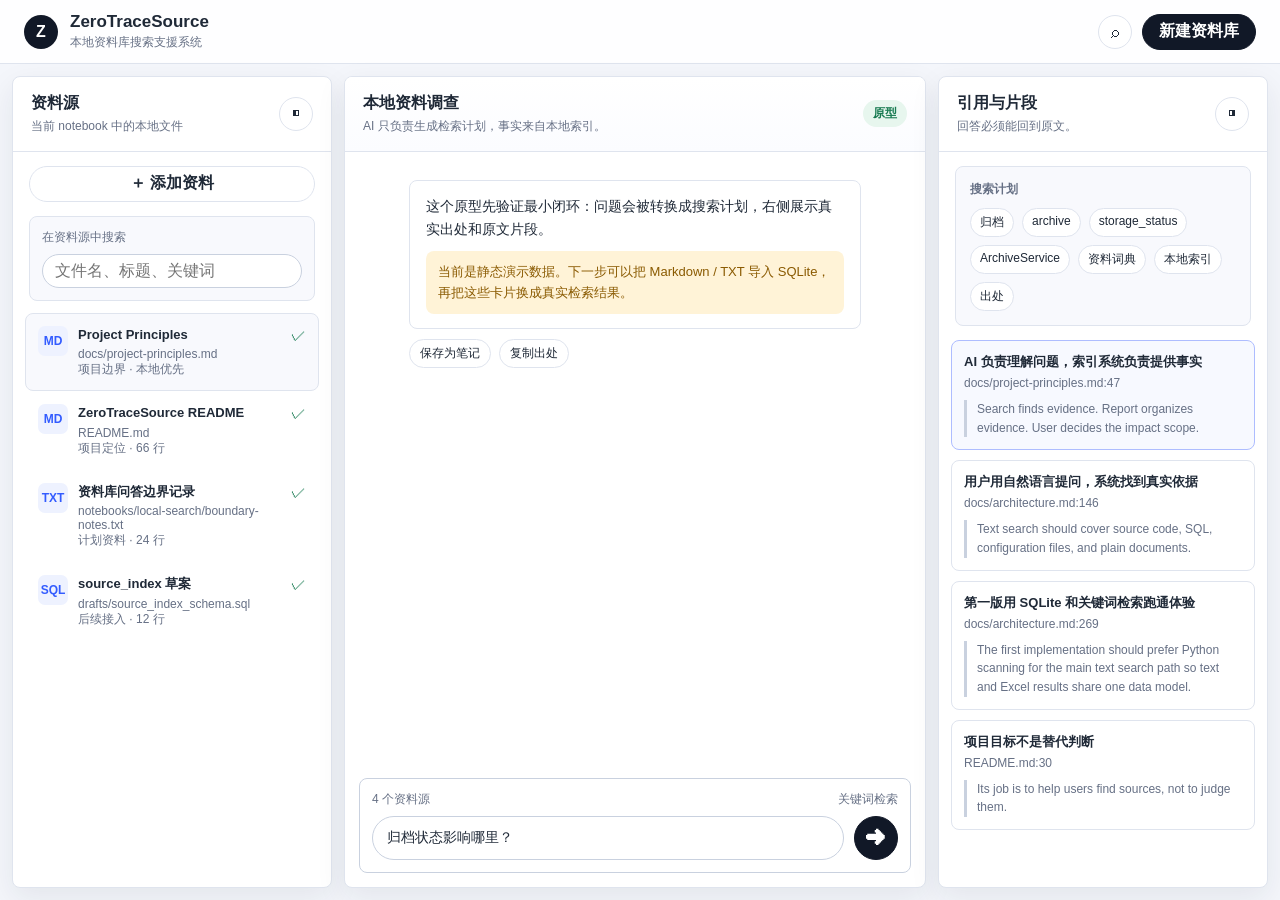
==== static/index.html @ ffd4b8b8 "Build local impact investigation engine" ====
<!doctype html>
<html lang="zh-CN">
  <head>
    <meta charset="utf-8">
    <meta name="viewport" content="width=device-width, initial-scale=1">
    <title>ZeroTraceSource</title>
    <link rel="stylesheet" href="./css/style.css">
  </head>
  <body>
    <div class="app-shell">
      <header class="topbar">
        <div class="brand">
          <div class="brand-mark">Z</div>
          <div>
            <div class="brand-name">ZeroTraceSource</div>
            <div class="brand-subtitle">本地资料库搜索支援系统</div>
          </div>
        </div>
        <div class="topbar-actions">
          <button class="icon-button" type="button" aria-label="搜索">⌕</button>
          <button class="secondary-button" type="button">新建资料库</button>
        </div>
      </header>

      <main class="workspace" id="sourceWorkspace">
        <aside class="panel sources-panel" aria-label="资料源">
          <div class="panel-header">
            <div>
              <h1>资料源</h1>
              <p>当前 notebook 中的本地文件</p>
            </div>
            <button class="icon-button" type="button" aria-label="收起资料源">◧</button>
          </div>

          <button class="add-source-button" type="button">＋ 添加资料</button>

          <div class="source-search">
            <label for="sourceSearch">在资料源中搜索</label>
            <input id="sourceSearch" type="search" placeholder="文件名、标题、关键词">
          </div>

          <div class="source-list" id="sourceList"></div>
        </aside>

        <section class="panel chat-panel" aria-label="问答">
          <div class="panel-header chat-header">
            <div>
              <h1>本地资料调查</h1>
              <p>AI 只负责生成检索计划，事实来自本地索引。</p>
            </div>
            <div class="status-pill">原型</div>
          </div>

          <div class="chat-scroll" id="chatScroll"></div>

          <form class="ask-box" id="askForm">
            <div class="ask-meta">
              <span id="selectedSourceCount">4 个资料源</span>
              <span>关键词检索</span>
            </div>
            <div class="ask-row">
              <input id="questionInput" type="text" value="归档状态影响哪里？" aria-label="输入问题">
              <button class="send-button" type="submit" aria-label="发送">➜</button>
            </div>
          </form>
        </section>

        <aside class="panel evidence-panel" aria-label="出处">
          <div class="panel-header">
            <div>
              <h1>引用与片段</h1>
              <p>回答必须能回到原文。</p>
            </div>
            <button class="icon-button" type="button" aria-label="收起出处">◨</button>
          </div>

          <div class="plan-card">
            <div class="section-label">搜索计划</div>
            <div class="keyword-list" id="keywordList"></div>
          </div>

          <div class="evidence-list" id="evidenceList"></div>
        </aside>
      </main>
    </div>

    <script type="module" src="./js/app.js"></script>
  </body>
</html>
---- static/css/style.css ----
/* SPDX-License-Identifier: MIT */

:root {
  color-scheme: light;
  --bg: #f4f6fb;
  --panel: #ffffff;
  --panel-soft: #f8f9fd;
  --line: #dfe4ee;
  --line-strong: #c9d1df;
  --text: #1f2937;
  --muted: #667085;
  --quiet: #8a94a6;
  --accent: #335cff;
  --accent-weak: #eef2ff;
  --green: #197b52;
  --green-weak: #e7f6ee;
  --amber: #8a5a00;
  --amber-weak: #fff3d7;
  --radius: 8px;
  --shadow: 0 10px 30px rgba(31, 41, 55, 0.08);
  font-family: Inter, "Segoe UI", "Microsoft YaHei", sans-serif;
}

* {
  box-sizing: border-box;
}

body {
  margin: 0;
  min-width: 1040px;
  min-height: 100vh;
  background: var(--bg);
  color: var(--text);
}

button,
input {
  font: inherit;
}

button {
  cursor: pointer;
}

.app-shell {
  min-height: 100vh;
  display: flex;
  flex-direction: column;
}

.topbar {
  height: 64px;
  display: flex;
  align-items: center;
  justify-content: space-between;
  padding: 0 24px;
  background: rgba(255, 255, 255, 0.92);
  border-bottom: 1px solid var(--line);
}

.brand {
  display: flex;
  align-items: center;
  gap: 12px;
}

.brand-mark {
  width: 34px;
  height: 34px;
  display: grid;
  place-items: center;
  border-radius: 50%;
  background: #111827;
  color: #ffffff;
  font-weight: 700;
}

.brand-name {
  font-size: 17px;
  font-weight: 700;
}

.brand-subtitle {
  margin-top: 2px;
  color: var(--muted);
  font-size: 12px;
}

.topbar-actions,
.ask-row,
.ask-meta,
.panel-header,
.source-item-title,
.answer-actions {
  display: flex;
  align-items: center;
}

.topbar-actions {
  gap: 10px;
}

.icon-button,
.secondary-button,
.send-button,
.add-source-button,
.answer-action {
  border: 1px solid var(--line);
  background: #ffffff;
  color: var(--text);
  border-radius: 999px;
}

.icon-button {
  width: 34px;
  height: 34px;
}

.secondary-button {
  height: 36px;
  padding: 0 16px;
  background: #111827;
  border-color: #111827;
  color: #ffffff;
  font-weight: 650;
}

.workspace {
  flex: 1;
  display: grid;
  grid-template-columns: 320px minmax(420px, 1fr) 330px;
  gap: 12px;
  padding: 12px;
}

.panel {
  min-height: calc(100vh - 88px);
  background: var(--panel);
  border: 1px solid var(--line);
  border-radius: var(--radius);
  box-shadow: var(--shadow);
  overflow: hidden;
}

.panel-header {
  justify-content: space-between;
  min-height: 68px;
  padding: 16px 18px;
  border-bottom: 1px solid var(--line);
}

.panel-header h1 {
  margin: 0;
  font-size: 16px;
  line-height: 1.3;
}

.panel-header p {
  margin: 4px 0 0;
  color: var(--muted);
  font-size: 12px;
}

.sources-panel,
.evidence-panel,
.chat-panel {
  display: flex;
  flex-direction: column;
}

.add-source-button {
  margin: 14px 16px;
  height: 36px;
  font-weight: 650;
}

.source-search {
  margin: 0 16px 12px;
  padding: 12px;
  background: var(--panel-soft);
  border: 1px solid var(--line);
  border-radius: var(--radius);
}

.source-search label {
  display: block;
  margin-bottom: 8px;
  color: var(--muted);
  font-size: 12px;
}

.source-search input,
.ask-row input {
  width: 100%;
  border: 1px solid var(--line-strong);
  outline: none;
  border-radius: 999px;
  background: #ffffff;
  color: var(--text);
}

.source-search input {
  height: 34px;
  padding: 0 12px;
}

.source-list,
.evidence-list {
  overflow: auto;
  padding: 0 12px 16px;
}

.source-item {
  display: grid;
  grid-template-columns: 30px 1fr auto;
  gap: 10px;
  padding: 12px;
  border-radius: var(--radius);
  border: 1px solid transparent;
}

.source-item:hover,
.source-item.is-active {
  background: var(--panel-soft);
  border-color: var(--line);
}

.source-icon {
  width: 30px;
  height: 30px;
  display: grid;
  place-items: center;
  border-radius: 7px;
  background: var(--accent-weak);
  color: var(--accent);
  font-size: 12px;
  font-weight: 750;
}

.source-name {
  font-size: 13px;
  font-weight: 650;
  line-height: 1.35;
}

.source-path,
.source-meta,
.citation-path,
.citation-snippet {
  color: var(--muted);
  font-size: 12px;
}

.source-path {
  margin-top: 4px;
  overflow-wrap: anywhere;
}

.source-check {
  color: var(--green);
  font-size: 15px;
}

.chat-header {
  background: linear-gradient(180deg, #ffffff 0%, #fbfcff 100%);
}

.status-pill {
  padding: 5px 10px;
  border-radius: 999px;
  background: var(--green-weak);
  color: var(--green);
  font-size: 12px;
  font-weight: 650;
}

.chat-scroll {
  flex: 1;
  overflow: auto;
  padding: 28px clamp(24px, 5vw, 72px);
}

.message {
  max-width: 760px;
  margin-bottom: 22px;
}

.message.user {
  margin-left: auto;
  max-width: 420px;
}

.bubble {
  padding: 14px 16px;
  border-radius: var(--radius);
  line-height: 1.65;
  font-size: 14px;
}

.message.user .bubble {
  background: var(--accent-weak);
}

.message.assistant .bubble {
  background: #ffffff;
  border: 1px solid var(--line);
}

.bubble p {
  margin: 0 0 10px;
}

.bubble p:last-child {
  margin-bottom: 0;
}

.answer-note {
  padding: 10px 12px;
  border-radius: var(--radius);
  background: var(--amber-weak);
  color: var(--amber);
  font-size: 13px;
}

.answer-actions {
  gap: 8px;
  margin-top: 10px;
}

.answer-action {
  padding: 5px 10px;
  font-size: 12px;
}

.ask-box {
  margin: 0 14px 14px;
  padding: 12px;
  border: 1px solid var(--line-strong);
  border-radius: var(--radius);
  background: #ffffff;
}

.ask-meta {
  justify-content: space-between;
  margin-bottom: 8px;
  color: var(--muted);
  font-size: 12px;
}

.ask-row {
  gap: 10px;
}

.ask-row input {
  height: 44px;
  padding: 0 14px;
  font-size: 14px;
}

.send-button {
  flex: 0 0 auto;
  width: 44px;
  height: 44px;
  background: #111827;
  color: #ffffff;
  border-color: #111827;
  font-size: 20px;
}

.plan-card {
  margin: 14px 16px;
  padding: 14px;
  background: var(--panel-soft);
  border: 1px solid var(--line);
  border-radius: var(--radius);
}

.section-label {
  margin-bottom: 10px;
  color: var(--muted);
  font-size: 12px;
  font-weight: 700;
}

.keyword-list {
  display: flex;
  flex-wrap: wrap;
  gap: 8px;
}

.keyword {
  padding: 5px 9px;
  border-radius: 999px;
  background: #ffffff;
  border: 1px solid var(--line);
  color: var(--text);
  font-size: 12px;
}

.citation-card {
  margin-bottom: 10px;
  padding: 12px;
  border: 1px solid var(--line);
  border-radius: var(--radius);
  background: #ffffff;
}

.citation-card.is-highlighted {
  border-color: #aebdff;
  background: #f7f9ff;
}

.citation-title {
  margin: 0 0 5px;
  font-size: 13px;
  font-weight: 750;
  line-height: 1.4;
}

.citation-path {
  overflow-wrap: anywhere;
}

.citation-snippet {
  margin-top: 10px;
  padding-left: 10px;
  border-left: 3px solid var(--line-strong);
  line-height: 1.55;
}

@media (max-width: 1180px) {
  body {
    min-width: 0;
  }

  .workspace {
    grid-template-columns: 280px minmax(360px, 1fr);
  }

  .evidence-panel {
    grid-column: 1 / -1;
    min-height: auto;
  }
}
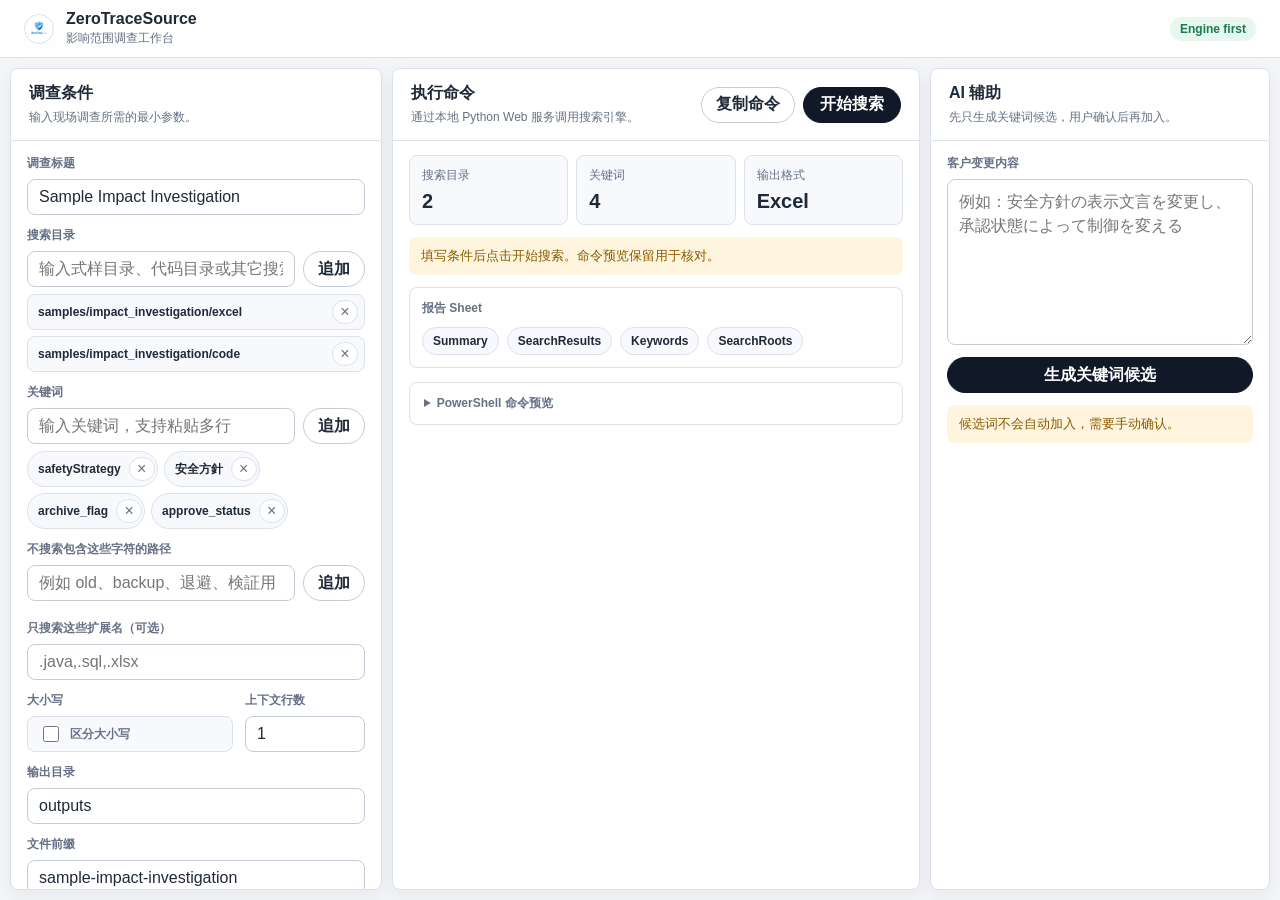
==== commit 48cff2ad: "Add FastAPI investigation workspace with AI keyword assistance" ====
--- a/static/index.html
+++ b/static/index.html
@@ -4,86 +4,189 @@
     <meta charset="utf-8">
     <meta name="viewport" content="width=device-width, initial-scale=1">
     <title>ZeroTraceSource</title>
-    <link rel="stylesheet" href="./css/style.css">
+    <link rel="stylesheet" href="/static/css/style.css">
   </head>
   <body>
     <div class="app-shell">
       <header class="topbar">
         <div class="brand">
-          <div class="brand-mark">Z</div>
+          <img class="brand-mark" src="/static/images/ZeroTraceLab.png" alt="ZeroTraceSource">
           <div>
             <div class="brand-name">ZeroTraceSource</div>
-            <div class="brand-subtitle">本地资料库搜索支援系统</div>
+            <div class="brand-subtitle">影响范围调查工作台</div>
           </div>
         </div>
         <div class="topbar-actions">
-          <button class="icon-button" type="button" aria-label="搜索">⌕</button>
-          <button class="secondary-button" type="button">新建资料库</button>
+          <span class="status-pill">Engine first</span>
         </div>
       </header>
 
-      <main class="workspace" id="sourceWorkspace">
-        <aside class="panel sources-panel" aria-label="资料源">
+      <main class="investigation-workspace" id="investigationWorkspace">
+        <aside class="panel form-panel" aria-label="调查条件">
           <div class="panel-header">
             <div>
-              <h1>资料源</h1>
-              <p>当前 notebook 中的本地文件</p>
+              <h1>调查条件</h1>
+              <p>输入现场调查所需的最小参数。</p>
             </div>
-            <button class="icon-button" type="button" aria-label="收起资料源">◧</button>
           </div>
 
-          <button class="add-source-button" type="button">＋ 添加资料</button>
+          <form class="investigation-form" id="investigationForm">
+            <label class="field">
+              <span>调查标题</span>
+              <input id="titleInput" type="text" value="Sample Impact Investigation">
+            </label>
 
-          <div class="source-search">
-            <label for="sourceSearch">在资料源中搜索</label>
-            <input id="sourceSearch" type="search" placeholder="文件名、标题、关键词">
+            <div class="field">
+              <span>搜索目录</span>
+              <div class="add-row">
+                <input id="rootInput" type="text" placeholder="输入式样目录、代码目录或其它搜索目录">
+                <button class="ghost-button" type="button" id="addRootButton">追加</button>
+              </div>
+              <div class="item-list" id="rootList"></div>
+            </div>
+
+            <div class="field">
+              <span>关键词</span>
+              <div class="add-row">
+                <input id="keywordInput" type="text" placeholder="输入关键词，支持粘贴多行">
+                <button class="ghost-button" type="button" id="addKeywordButton">追加</button>
+              </div>
+              <div class="item-list keyword-items" id="keywordList"></div>
+            </div>
+
+            <div class="field">
+              <span>不搜索包含这些字符的路径</span>
+              <div class="add-row">
+                <input id="excludeInput" type="text" placeholder="例如 old、backup、退避、検証用">
+                <button class="ghost-button" type="button" id="addExcludeButton">追加</button>
+              </div>
+              <div class="item-list keyword-items" id="excludeList"></div>
+            </div>
+
+            <label class="field">
+              <span>只搜索这些扩展名（可选）</span>
+              <input id="extensionsInput" type="text" placeholder=".java,.sql,.xlsx">
+            </label>
+
+            <div class="option-grid">
+              <div class="option-field">
+                <span>大小写</span>
+                <label class="check-field">
+                  <input id="caseSensitiveInput" type="checkbox">
+                  <span>区分大小写</span>
+                </label>
+              </div>
+
+              <label class="field option-field">
+                <span>上下文行数</span>
+                <input id="contextLinesInput" type="number" min="0" max="5" value="1">
+              </label>
+            </div>
+
+            <label class="field">
+              <span>输出目录</span>
+              <input id="outputDirInput" type="text" value="outputs">
+            </label>
+
+            <label class="field">
+              <span>文件前缀</span>
+              <input id="outputPrefixInput" type="text" value="sample-impact-investigation">
+            </label>
+          </form>
+        </aside>
+
+        <section class="panel command-panel" aria-label="生成命令">
+          <div class="panel-header">
+            <div>
+              <h1>执行命令</h1>
+              <p>通过本地 Python Web 服务调用搜索引擎。</p>
+            </div>
+            <div class="panel-actions">
+              <button class="ghost-button" type="button" id="copyCommandButton">复制命令</button>
+              <button class="secondary-button" type="button" id="runInvestigationButton">开始搜索</button>
+            </div>
           </div>
 
-          <div class="source-list" id="sourceList"></div>
-        </aside>
+          <div class="command-body">
+            <div class="metric-grid">
+              <div class="metric-card">
+                <span>搜索目录</span>
+                <strong id="rootCount">2</strong>
+              </div>
+              <div class="metric-card">
+                <span>关键词</span>
+                <strong id="keywordCount">4</strong>
+              </div>
+              <div class="metric-card">
+                <span>输出格式</span>
+                <strong>Excel</strong>
+              </div>
+            </div>
 
-        <section class="panel chat-panel" aria-label="问答">
-          <div class="panel-header chat-header">
+            <div class="run-note" id="runStatus">填写条件后点击开始搜索。命令预览保留用于核对。</div>
+
+            <div class="result-card" id="resultCard" hidden>
+              <div class="section-label">运行结果</div>
+              <dl class="result-grid">
+                <div>
+                  <dt>文本文件</dt>
+                  <dd id="textFilesScanned">0</dd>
+                </div>
+                <div>
+                  <dt>Excel 文件</dt>
+                  <dd id="excelFilesScanned">0</dd>
+                </div>
+                <div>
+                  <dt>命中结果</dt>
+                  <dd id="totalResults">0</dd>
+                </div>
+                <div>
+                  <dt>错误</dt>
+                  <dd id="errorResults">0</dd>
+                </div>
+              </dl>
+              <div class="report-path" id="reportPath"></div>
+            </div>
+
+            <div class="report-preview">
+              <div class="section-label">报告 Sheet</div>
+              <div class="sheet-list">
+                <span>Summary</span>
+                <span>SearchResults</span>
+                <span>Keywords</span>
+                <span>SearchRoots</span>
+              </div>
+            </div>
+
+            <details class="command-card">
+              <summary>PowerShell 命令预览</summary>
+              <pre id="commandPreview"></pre>
+            </details>
+          </div>
+        </section>
+
+        <aside class="panel detail-panel" aria-label="AI辅助">
+          <div class="panel-header">
             <div>
-              <h1>本地资料调查</h1>
-              <p>AI 只负责生成检索计划，事实来自本地索引。</p>
+              <h1>AI 辅助</h1>
+              <p>先只生成关键词候选，用户确认后再加入。</p>
             </div>
-            <div class="status-pill">原型</div>
           </div>
 
-          <div class="chat-scroll" id="chatScroll"></div>
+          <div class="detail-body">
+            <label class="field">
+              <span>客户变更内容</span>
+              <textarea id="changeTextInput" class="ai-textarea" rows="6" placeholder="例如：安全方針の表示文言を変更し、承認状態によって制御を変える"></textarea>
+            </label>
 
-          <form class="ask-box" id="askForm">
-            <div class="ask-meta">
-              <span id="selectedSourceCount">4 个资料源</span>
-              <span>关键词检索</span>
-            </div>
-            <div class="ask-row">
-              <input id="questionInput" type="text" value="归档状态影响哪里？" aria-label="输入问题">
-              <button class="send-button" type="submit" aria-label="发送">➜</button>
-            </div>
-          </form>
-        </section>
-
-        <aside class="panel evidence-panel" aria-label="出处">
-          <div class="panel-header">
-            <div>
-              <h1>引用与片段</h1>
-              <p>回答必须能回到原文。</p>
-            </div>
-            <button class="icon-button" type="button" aria-label="收起出处">◨</button>
+            <button class="secondary-button full-button" type="button" id="generateCandidatesButton">生成关键词候选</button>
+            <div class="run-note" id="aiStatus">候选词不会自动加入，需要手动确认。</div>
+            <div class="candidate-list" id="candidateList"></div>
           </div>
-
-          <div class="plan-card">
-            <div class="section-label">搜索计划</div>
-            <div class="keyword-list" id="keywordList"></div>
-          </div>
-
-          <div class="evidence-list" id="evidenceList"></div>
         </aside>
       </main>
     </div>
 
-    <script type="module" src="./js/app.js"></script>
+    <script type="module" src="/static/js/app.js"></script>
   </body>
 </html>
--- a/static/css/style.css
+++ b/static/css/style.css
@@ -2,22 +2,22 @@
 
 :root {
   color-scheme: light;
-  --bg: #f4f6fb;
+  --bg: #f3f5f8;
   --panel: #ffffff;
-  --panel-soft: #f8f9fd;
-  --line: #dfe4ee;
-  --line-strong: #c9d1df;
-  --text: #1f2937;
+  --panel-soft: #f7f9fc;
+  --line: #dce2ea;
+  --line-strong: #c4ccd8;
+  --text: #202938;
   --muted: #667085;
   --quiet: #8a94a6;
-  --accent: #335cff;
-  --accent-weak: #eef2ff;
+  --accent: #2754d8;
+  --accent-soft: #edf2ff;
   --green: #197b52;
-  --green-weak: #e7f6ee;
+  --green-soft: #e7f6ee;
   --amber: #8a5a00;
-  --amber-weak: #fff3d7;
+  --amber-soft: #fff5df;
   --radius: 8px;
-  --shadow: 0 10px 30px rgba(31, 41, 55, 0.08);
+  --shadow: 0 6px 18px rgba(32, 41, 56, 0.06);
   font-family: Inter, "Segoe UI", "Microsoft YaHei", sans-serif;
 }
 
@@ -27,19 +27,26 @@
 
 body {
   margin: 0;
-  min-width: 1040px;
-  min-height: 100vh;
+  min-width: 1080px;
+  height: 100vh;
+  overflow: hidden;
   background: var(--bg);
   color: var(--text);
 }
 
 button,
-input {
+input,
+textarea {
   font: inherit;
 }
 
 button {
   cursor: pointer;
+}
+
+button:disabled {
+  cursor: wait;
+  opacity: 0.65;
 }
 
 .app-shell {
@@ -49,35 +56,40 @@
 }
 
 .topbar {
-  height: 64px;
+  height: 58px;
   display: flex;
   align-items: center;
   justify-content: space-between;
   padding: 0 24px;
-  background: rgba(255, 255, 255, 0.92);
+  background: rgba(255, 255, 255, 0.94);
   border-bottom: 1px solid var(--line);
 }
 
-.brand {
+.brand,
+.topbar-actions,
+.panel-header,
+.check-field,
+.sheet-list {
   display: flex;
   align-items: center;
+}
+
+.brand {
   gap: 12px;
 }
 
 .brand-mark {
-  width: 34px;
-  height: 34px;
-  display: grid;
-  place-items: center;
+  width: 30px;
+  height: 30px;
   border-radius: 50%;
-  background: #111827;
-  color: #ffffff;
-  font-weight: 700;
+  object-fit: cover;
+  border: 1px solid var(--line);
+  background: #ffffff;
 }
 
 .brand-name {
-  font-size: 17px;
-  font-weight: 700;
+  font-size: 16px;
+  font-weight: 750;
 }
 
 .brand-subtitle {
@@ -86,55 +98,62 @@
   font-size: 12px;
 }
 
-.topbar-actions,
-.ask-row,
-.ask-meta,
-.panel-header,
-.source-item-title,
-.answer-actions {
-  display: flex;
-  align-items: center;
-}
-
 .topbar-actions {
   gap: 10px;
 }
 
-.icon-button,
-.secondary-button,
-.send-button,
-.add-source-button,
-.answer-action {
-  border: 1px solid var(--line);
-  background: #ffffff;
-  color: var(--text);
-  border-radius: 999px;
-}
-
-.icon-button {
-  width: 34px;
-  height: 34px;
+.status-pill {
+  padding: 5px 10px;
+  border-radius: 999px;
+  background: var(--green-soft);
+  color: var(--green);
+  font-size: 12px;
+  font-weight: 700;
 }
 
 .secondary-button {
   height: 36px;
   padding: 0 16px;
+  border: 1px solid #111827;
+  border-radius: 999px;
   background: #111827;
-  border-color: #111827;
   color: #ffffff;
-  font-weight: 650;
-}
-
-.workspace {
+  font-weight: 700;
+}
+
+.ghost-button {
+  height: 36px;
+  padding: 0 14px;
+  border: 1px solid var(--line-strong);
+  border-radius: 999px;
+  background: #ffffff;
+  color: var(--text);
+  font-weight: 700;
+}
+
+.full-button {
+  width: 100%;
+}
+
+.panel-actions {
+  display: flex;
+  gap: 8px;
+}
+
+.investigation-workspace {
   flex: 1;
   display: grid;
-  grid-template-columns: 320px minmax(420px, 1fr) 330px;
-  gap: 12px;
-  padding: 12px;
+  grid-template-columns: 372px minmax(500px, 1fr) 340px;
+  gap: 10px;
+  min-height: 0;
+  padding: 10px;
 }
 
 .panel {
-  min-height: calc(100vh - 88px);
+  display: flex;
+  min-height: 0;
+  height: calc(100vh - 78px);
+  flex-direction: column;
   background: var(--panel);
   border: 1px solid var(--line);
   border-radius: var(--radius);
@@ -144,288 +163,361 @@
 
 .panel-header {
   justify-content: space-between;
-  min-height: 68px;
-  padding: 16px 18px;
+  min-height: 62px;
+  padding: 14px 18px;
   border-bottom: 1px solid var(--line);
 }
 
 .panel-header h1 {
   margin: 0;
   font-size: 16px;
-  line-height: 1.3;
 }
 
 .panel-header p {
-  margin: 4px 0 0;
-  color: var(--muted);
-  font-size: 12px;
-}
-
-.sources-panel,
-.evidence-panel,
-.chat-panel {
-  display: flex;
-  flex-direction: column;
-}
-
-.add-source-button {
-  margin: 14px 16px;
-  height: 36px;
-  font-weight: 650;
-}
-
-.source-search {
-  margin: 0 16px 12px;
-  padding: 12px;
-  background: var(--panel-soft);
-  border: 1px solid var(--line);
-  border-radius: var(--radius);
-}
-
-.source-search label {
-  display: block;
-  margin-bottom: 8px;
-  color: var(--muted);
-  font-size: 12px;
-}
-
-.source-search input,
-.ask-row input {
+  margin: 5px 0 0;
+  color: var(--muted);
+  font-size: 12px;
+}
+
+.investigation-form,
+.command-body,
+.detail-body {
+  flex: 1;
+  min-height: 0;
+  overflow: auto;
+  padding: 14px 16px;
+}
+
+.field {
+  display: grid;
+  gap: 7px;
+  margin-bottom: 12px;
+}
+
+.field span,
+.check-field span {
+  color: var(--muted);
+  font-size: 12px;
+  font-weight: 700;
+}
+
+.field input,
+.field textarea {
   width: 100%;
   border: 1px solid var(--line-strong);
+  border-radius: var(--radius);
+  background: #ffffff;
+  color: var(--text);
   outline: none;
-  border-radius: 999px;
-  background: #ffffff;
+}
+
+.field input {
+  height: 36px;
+  padding: 0 11px;
+}
+
+.field textarea {
+  min-height: 112px;
+  padding: 10px 11px;
+  resize: vertical;
+  line-height: 1.5;
+}
+
+.field input:focus,
+.field textarea:focus {
+  border-color: #9bb2ff;
+  box-shadow: 0 0 0 3px var(--accent-soft);
+}
+
+.option-grid {
+  display: grid;
+  grid-template-columns: 1fr 120px;
+  gap: 12px;
+  align-items: start;
+  margin-bottom: 12px;
+}
+
+.check-field {
+  height: 36px;
+  gap: 8px;
+  padding: 0 11px;
+  border: 1px solid var(--line);
+  border-radius: var(--radius);
+  background: var(--panel-soft);
+}
+
+.check-field input {
+  width: 16px;
+  height: 16px;
+}
+
+.option-field {
+  display: grid;
+  gap: 7px;
+  margin-bottom: 0;
+}
+
+.option-field > span {
+  color: var(--muted);
+  font-size: 12px;
+  font-weight: 700;
+}
+
+.add-row {
+  display: grid;
+  grid-template-columns: minmax(0, 1fr) auto;
+  gap: 8px;
+}
+
+.item-list {
+  display: grid;
+  gap: 6px;
+  max-height: 124px;
+  overflow: auto;
+}
+
+.list-item {
+  display: grid;
+  grid-template-columns: minmax(0, 1fr) 26px;
+  align-items: center;
+  gap: 8px;
+  min-height: 32px;
+  padding: 5px 6px 5px 10px;
+  border: 1px solid var(--line);
+  border-radius: var(--radius);
+  background: var(--panel-soft);
+}
+
+.list-item span {
+  min-width: 0;
+  overflow-wrap: anywhere;
   color: var(--text);
-}
-
-.source-search input {
-  height: 34px;
-  padding: 0 12px;
-}
-
-.source-list,
-.evidence-list {
-  overflow: auto;
-  padding: 0 12px 16px;
-}
-
-.source-item {
-  display: grid;
-  grid-template-columns: 30px 1fr auto;
-  gap: 10px;
-  padding: 12px;
-  border-radius: var(--radius);
-  border: 1px solid transparent;
-}
-
-.source-item:hover,
-.source-item.is-active {
-  background: var(--panel-soft);
-  border-color: var(--line);
-}
-
-.source-icon {
-  width: 30px;
-  height: 30px;
-  display: grid;
-  place-items: center;
-  border-radius: 7px;
-  background: var(--accent-weak);
-  color: var(--accent);
-  font-size: 12px;
-  font-weight: 750;
-}
-
-.source-name {
-  font-size: 13px;
+  font-size: 12px;
   font-weight: 650;
   line-height: 1.35;
 }
 
-.source-path,
-.source-meta,
-.citation-path,
-.citation-snippet {
-  color: var(--muted);
-  font-size: 12px;
-}
-
-.source-path {
-  margin-top: 4px;
-  overflow-wrap: anywhere;
-}
-
-.source-check {
-  color: var(--green);
-  font-size: 15px;
-}
-
-.chat-header {
-  background: linear-gradient(180deg, #ffffff 0%, #fbfcff 100%);
-}
-
-.status-pill {
-  padding: 5px 10px;
-  border-radius: 999px;
-  background: var(--green-weak);
-  color: var(--green);
-  font-size: 12px;
-  font-weight: 650;
-}
-
-.chat-scroll {
-  flex: 1;
+.list-item button {
+  width: 26px;
+  height: 24px;
+  border: 1px solid var(--line);
+  border-radius: 999px;
+  background: #ffffff;
+  color: var(--muted);
+  line-height: 1;
+}
+
+.keyword-items {
+  display: flex;
+  flex-wrap: wrap;
+  max-height: 120px;
+}
+
+.keyword-items .list-item {
+  width: fit-content;
+  max-width: 100%;
+  grid-template-columns: minmax(0, auto) 22px;
+  border-radius: 999px;
+}
+
+.metric-grid {
+  display: grid;
+  grid-template-columns: repeat(3, 1fr);
+  gap: 8px;
+  margin-bottom: 12px;
+}
+
+.metric-card {
+  padding: 11px 12px;
+  border: 1px solid var(--line);
+  border-radius: var(--radius);
+  background: var(--panel-soft);
+}
+
+.metric-card span {
+  display: block;
+  color: var(--muted);
+  font-size: 12px;
+}
+
+.metric-card strong {
+  display: block;
+  margin-top: 6px;
+  font-size: 20px;
+}
+
+.command-card,
+.report-preview,
+.result-card,
+.info-block {
+  border: 1px solid var(--line);
+  border-radius: var(--radius);
+  background: #ffffff;
+}
+
+.command-card {
+  margin-top: 14px;
+  padding: 0;
+  overflow: hidden;
+}
+
+.command-card summary {
+  cursor: pointer;
+  padding: 12px 14px;
+  color: var(--muted);
+  font-size: 12px;
+  font-weight: 800;
+}
+
+.section-label {
+  margin-bottom: 10px;
+  color: var(--muted);
+  font-size: 12px;
+  font-weight: 800;
+}
+
+pre {
+  max-height: 260px;
+  min-height: 160px;
+  margin: 0;
+  padding: 14px;
   overflow: auto;
-  padding: 28px clamp(24px, 5vw, 72px);
-}
-
-.message {
-  max-width: 760px;
-  margin-bottom: 22px;
-}
-
-.message.user {
-  margin-left: auto;
-  max-width: 420px;
-}
-
-.bubble {
-  padding: 14px 16px;
-  border-radius: var(--radius);
-  line-height: 1.65;
-  font-size: 14px;
-}
-
-.message.user .bubble {
-  background: var(--accent-weak);
-}
-
-.message.assistant .bubble {
-  background: #ffffff;
-  border: 1px solid var(--line);
-}
-
-.bubble p {
-  margin: 0 0 10px;
-}
-
-.bubble p:last-child {
-  margin-bottom: 0;
-}
-
-.answer-note {
+  border-radius: 0;
+  background: #111827;
+  color: #e5e7eb;
+  font-family: Consolas, "Cascadia Mono", monospace;
+  font-size: 13px;
+  line-height: 1.55;
+  white-space: pre-wrap;
+}
+
+.run-note {
+  margin: 12px 0;
   padding: 10px 12px;
   border-radius: var(--radius);
-  background: var(--amber-weak);
+  background: var(--amber-soft);
   color: var(--amber);
   font-size: 13px;
 }
 
-.answer-actions {
-  gap: 8px;
+.report-preview {
+  padding: 12px;
+}
+
+.result-card {
+  margin-bottom: 12px;
+  padding: 12px;
+  background: var(--panel-soft);
+}
+
+.result-grid {
+  display: grid;
+  grid-template-columns: repeat(2, 1fr);
+  gap: 8px;
+  margin: 0;
+}
+
+.result-grid div {
+  padding: 10px;
+  border: 1px solid var(--line);
+  border-radius: var(--radius);
+  background: #ffffff;
+}
+
+.result-grid dt {
+  color: var(--muted);
+  font-size: 11px;
+  font-weight: 700;
+}
+
+.result-grid dd {
+  margin: 6px 0 0;
+  font-size: 18px;
+  font-weight: 800;
+}
+
+.report-path {
   margin-top: 10px;
-}
-
-.answer-action {
-  padding: 5px 10px;
-  font-size: 12px;
-}
-
-.ask-box {
-  margin: 0 14px 14px;
-  padding: 12px;
+  padding: 10px;
+  border-radius: var(--radius);
+  background: #ffffff;
+  border: 1px solid var(--line);
+  color: var(--muted);
+  font-size: 12px;
+  overflow-wrap: anywhere;
+}
+
+.sheet-list {
+  flex-wrap: wrap;
+  gap: 8px;
+}
+
+.sheet-list span {
+  padding: 6px 10px;
+  border: 1px solid var(--line);
+  border-radius: 999px;
+  background: var(--panel-soft);
+  color: var(--text);
+  font-size: 12px;
+  font-weight: 700;
+}
+
+.info-block {
+  margin-bottom: 12px;
+  padding: 14px;
+  background: var(--panel-soft);
+}
+
+.ai-textarea {
+  min-height: 132px;
+}
+
+.info-block h2 {
+  margin: 0 0 8px;
+  font-size: 14px;
+}
+
+.info-block p {
+  margin: 0;
+  color: var(--muted);
+  font-size: 13px;
+  line-height: 1.65;
+}
+
+.candidate-list {
+  display: grid;
+  gap: 8px;
+  max-height: 360px;
+  overflow: auto;
+}
+
+.candidate-item {
+  display: grid;
+  grid-template-columns: minmax(0, 1fr) auto;
+  gap: 8px;
+  align-items: center;
+  padding: 8px 10px;
+  border: 1px solid var(--line);
+  border-radius: var(--radius);
+  background: var(--panel-soft);
+}
+
+.candidate-item span {
+  min-width: 0;
+  overflow-wrap: anywhere;
+  font-size: 13px;
+  font-weight: 700;
+}
+
+.candidate-item button {
+  height: 28px;
+  padding: 0 10px;
   border: 1px solid var(--line-strong);
-  border-radius: var(--radius);
-  background: #ffffff;
-}
-
-.ask-meta {
-  justify-content: space-between;
-  margin-bottom: 8px;
-  color: var(--muted);
-  font-size: 12px;
-}
-
-.ask-row {
-  gap: 10px;
-}
-
-.ask-row input {
-  height: 44px;
-  padding: 0 14px;
-  font-size: 14px;
-}
-
-.send-button {
-  flex: 0 0 auto;
-  width: 44px;
-  height: 44px;
-  background: #111827;
-  color: #ffffff;
-  border-color: #111827;
-  font-size: 20px;
-}
-
-.plan-card {
-  margin: 14px 16px;
-  padding: 14px;
-  background: var(--panel-soft);
-  border: 1px solid var(--line);
-  border-radius: var(--radius);
-}
-
-.section-label {
-  margin-bottom: 10px;
-  color: var(--muted);
-  font-size: 12px;
-  font-weight: 700;
-}
-
-.keyword-list {
-  display: flex;
-  flex-wrap: wrap;
-  gap: 8px;
-}
-
-.keyword {
-  padding: 5px 9px;
-  border-radius: 999px;
-  background: #ffffff;
-  border: 1px solid var(--line);
+  border-radius: 999px;
+  background: #ffffff;
   color: var(--text);
   font-size: 12px;
-}
-
-.citation-card {
-  margin-bottom: 10px;
-  padding: 12px;
-  border: 1px solid var(--line);
-  border-radius: var(--radius);
-  background: #ffffff;
-}
-
-.citation-card.is-highlighted {
-  border-color: #aebdff;
-  background: #f7f9ff;
-}
-
-.citation-title {
-  margin: 0 0 5px;
-  font-size: 13px;
-  font-weight: 750;
-  line-height: 1.4;
-}
-
-.citation-path {
-  overflow-wrap: anywhere;
-}
-
-.citation-snippet {
-  margin-top: 10px;
-  padding-left: 10px;
-  border-left: 3px solid var(--line-strong);
-  line-height: 1.55;
+  font-weight: 700;
 }
 
 @media (max-width: 1180px) {
@@ -433,11 +525,11 @@
     min-width: 0;
   }
 
-  .workspace {
-    grid-template-columns: 280px minmax(360px, 1fr);
+  .investigation-workspace {
+    grid-template-columns: 340px minmax(420px, 1fr);
   }
 
-  .evidence-panel {
+  .detail-panel {
     grid-column: 1 / -1;
     min-height: auto;
   }
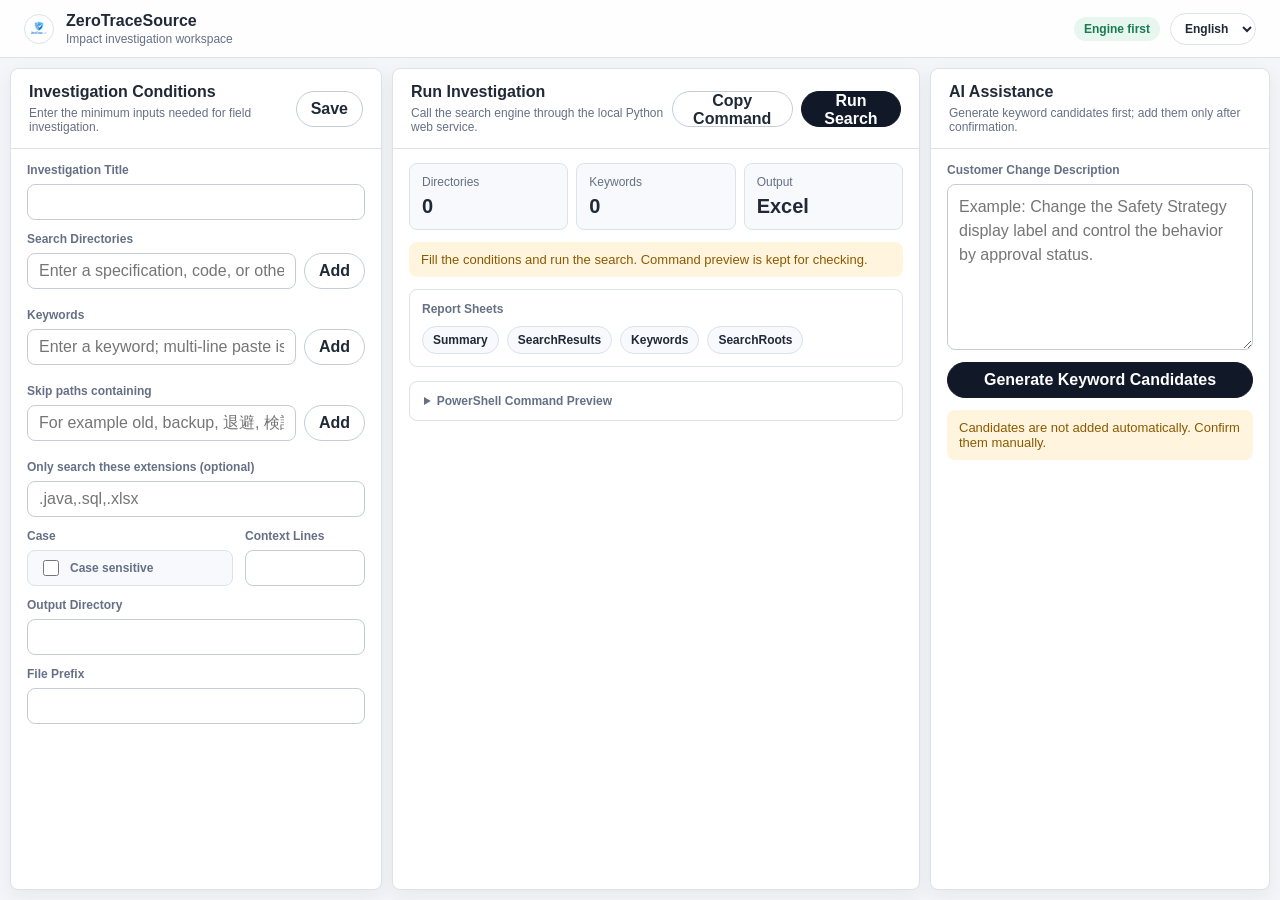
==== commit 0139c203: "Complete first workbench configuration flow" ====
--- a/static/index.html
+++ b/static/index.html
@@ -1,5 +1,5 @@
 <!doctype html>
-<html lang="zh-CN">
+<html lang="en">
   <head>
     <meta charset="utf-8">
     <meta name="viewport" content="width=device-width, initial-scale=1">
@@ -13,135 +13,143 @@
           <img class="brand-mark" src="/static/images/ZeroTraceLab.png" alt="ZeroTraceSource">
           <div>
             <div class="brand-name">ZeroTraceSource</div>
-            <div class="brand-subtitle">影响范围调查工作台</div>
+            <div class="brand-subtitle" data-i18n="app.subtitle">Impact investigation workspace</div>
           </div>
         </div>
         <div class="topbar-actions">
           <span class="status-pill">Engine first</span>
+          <select id="languageSelect" class="language-select" aria-label="Language">
+            <option value="en">English</option>
+            <option value="zh">中文</option>
+            <option value="ja">日本語</option>
+          </select>
         </div>
       </header>
 
       <main class="investigation-workspace" id="investigationWorkspace">
-        <aside class="panel form-panel" aria-label="调查条件">
+        <aside class="panel form-panel" aria-label="Investigation conditions">
           <div class="panel-header">
             <div>
-              <h1>调查条件</h1>
-              <p>输入现场调查所需的最小参数。</p>
+              <h1 data-i18n="page.conditions.title">Investigation Conditions</h1>
+              <p data-i18n="page.conditions.subtitle">Enter the minimum inputs needed for field investigation.</p>
+            </div>
+            <div class="panel-actions">
+              <button class="ghost-button" type="button" id="saveConditionsButton" data-i18n="page.actions.saveConditions">Save</button>
             </div>
           </div>
 
           <form class="investigation-form" id="investigationForm">
             <label class="field">
-              <span>调查标题</span>
-              <input id="titleInput" type="text" value="Sample Impact Investigation">
+              <span data-i18n="page.fields.title">Investigation Title</span>
+              <input id="titleInput" type="text">
             </label>
 
             <div class="field">
-              <span>搜索目录</span>
+              <span data-i18n="page.fields.roots">Search Directories</span>
               <div class="add-row">
-                <input id="rootInput" type="text" placeholder="输入式样目录、代码目录或其它搜索目录">
-                <button class="ghost-button" type="button" id="addRootButton">追加</button>
+                <input id="rootInput" type="text" placeholder="Enter a specification, code, or other search directory" data-i18n-placeholder="page.placeholders.root">
+                <button class="ghost-button" type="button" id="addRootButton" data-i18n="page.actions.add">Add</button>
               </div>
               <div class="item-list" id="rootList"></div>
             </div>
 
             <div class="field">
-              <span>关键词</span>
+              <span data-i18n="page.fields.keywords">Keywords</span>
               <div class="add-row">
-                <input id="keywordInput" type="text" placeholder="输入关键词，支持粘贴多行">
-                <button class="ghost-button" type="button" id="addKeywordButton">追加</button>
+                <input id="keywordInput" type="text" placeholder="Enter a keyword; multi-line paste is supported" data-i18n-placeholder="page.placeholders.keyword">
+                <button class="ghost-button" type="button" id="addKeywordButton" data-i18n="page.actions.add">Add</button>
               </div>
               <div class="item-list keyword-items" id="keywordList"></div>
             </div>
 
             <div class="field">
-              <span>不搜索包含这些字符的路径</span>
+              <span data-i18n="page.fields.excludes">Skip paths containing</span>
               <div class="add-row">
-                <input id="excludeInput" type="text" placeholder="例如 old、backup、退避、検証用">
-                <button class="ghost-button" type="button" id="addExcludeButton">追加</button>
+                <input id="excludeInput" type="text" placeholder="For example old, backup, archive, test" data-i18n-placeholder="page.placeholders.exclude">
+                <button class="ghost-button" type="button" id="addExcludeButton" data-i18n="page.actions.add">Add</button>
               </div>
               <div class="item-list keyword-items" id="excludeList"></div>
             </div>
 
             <label class="field">
-              <span>只搜索这些扩展名（可选）</span>
+              <span data-i18n="page.fields.extensions">Only search these extensions (optional)</span>
               <input id="extensionsInput" type="text" placeholder=".java,.sql,.xlsx">
             </label>
 
             <div class="option-grid">
               <div class="option-field">
-                <span>大小写</span>
+                <span data-i18n="page.fields.case">Case</span>
                 <label class="check-field">
                   <input id="caseSensitiveInput" type="checkbox">
-                  <span>区分大小写</span>
+                  <span data-i18n="page.fields.caseSensitive">Case sensitive</span>
                 </label>
               </div>
 
               <label class="field option-field">
-                <span>上下文行数</span>
-                <input id="contextLinesInput" type="number" min="0" max="5" value="1">
+                <span data-i18n="page.fields.contextLines">Context Lines</span>
+                <input id="contextLinesInput" type="number" min="0" max="5">
               </label>
             </div>
 
             <label class="field">
-              <span>输出目录</span>
-              <input id="outputDirInput" type="text" value="outputs">
-            </label>
-
-            <label class="field">
-              <span>文件前缀</span>
-              <input id="outputPrefixInput" type="text" value="sample-impact-investigation">
+              <span data-i18n="page.fields.outputDir">Output Directory</span>
+              <input id="outputDirInput" type="text">
+            </label>
+
+            <label class="field">
+              <span data-i18n="page.fields.outputPrefix">File Prefix</span>
+              <input id="outputPrefixInput" type="text">
             </label>
           </form>
         </aside>
 
-        <section class="panel command-panel" aria-label="生成命令">
+        <section class="panel command-panel" aria-label="Run command">
           <div class="panel-header">
             <div>
-              <h1>执行命令</h1>
-              <p>通过本地 Python Web 服务调用搜索引擎。</p>
+              <h1 data-i18n="page.run.title">Run Investigation</h1>
+              <p data-i18n="page.run.subtitle">Call the search engine through the local Python web service.</p>
             </div>
             <div class="panel-actions">
-              <button class="ghost-button" type="button" id="copyCommandButton">复制命令</button>
-              <button class="secondary-button" type="button" id="runInvestigationButton">开始搜索</button>
+              <button class="ghost-button" type="button" id="copyCommandButton" data-i18n="page.actions.copyCommand">Copy Command</button>
+              <button class="secondary-button" type="button" id="runInvestigationButton" data-i18n="page.actions.run">Run Search</button>
             </div>
           </div>
 
           <div class="command-body">
             <div class="metric-grid">
               <div class="metric-card">
-                <span>搜索目录</span>
+                <span data-i18n="page.metrics.roots">Directories</span>
                 <strong id="rootCount">2</strong>
               </div>
               <div class="metric-card">
-                <span>关键词</span>
+                <span data-i18n="page.metrics.keywords">Keywords</span>
                 <strong id="keywordCount">4</strong>
               </div>
               <div class="metric-card">
-                <span>输出格式</span>
+                <span data-i18n="page.metrics.output">Output</span>
                 <strong>Excel</strong>
               </div>
             </div>
 
-            <div class="run-note" id="runStatus">填写条件后点击开始搜索。命令预览保留用于核对。</div>
+              <div class="run-note" id="runStatus" data-i18n="page.status.ready">Fill the conditions and run the search. Command preview is kept for checking.</div>
 
             <div class="result-card" id="resultCard" hidden>
-              <div class="section-label">运行结果</div>
+              <div class="section-label" data-i18n="page.result.title">Run Result</div>
               <dl class="result-grid">
                 <div>
-                  <dt>文本文件</dt>
+                  <dt data-i18n="page.result.textFiles">Text Files</dt>
                   <dd id="textFilesScanned">0</dd>
                 </div>
                 <div>
-                  <dt>Excel 文件</dt>
+                  <dt data-i18n="page.result.excelFiles">Excel Files</dt>
                   <dd id="excelFilesScanned">0</dd>
                 </div>
                 <div>
-                  <dt>命中结果</dt>
+                  <dt data-i18n="page.result.matches">Matches</dt>
                   <dd id="totalResults">0</dd>
                 </div>
                 <div>
-                  <dt>错误</dt>
+                  <dt data-i18n="page.result.errors">Errors</dt>
                   <dd id="errorResults">0</dd>
                 </div>
               </dl>
@@ -149,7 +157,7 @@
             </div>
 
             <div class="report-preview">
-              <div class="section-label">报告 Sheet</div>
+              <div class="section-label" data-i18n="page.reportSheets">Report Sheets</div>
               <div class="sheet-list">
                 <span>Summary</span>
                 <span>SearchResults</span>
@@ -159,28 +167,28 @@
             </div>
 
             <details class="command-card">
-              <summary>PowerShell 命令预览</summary>
+              <summary data-i18n="page.commandPreview">PowerShell Command Preview</summary>
               <pre id="commandPreview"></pre>
             </details>
           </div>
         </section>
 
-        <aside class="panel detail-panel" aria-label="AI辅助">
+        <aside class="panel detail-panel" aria-label="AI assistance">
           <div class="panel-header">
             <div>
-              <h1>AI 辅助</h1>
-              <p>先只生成关键词候选，用户确认后再加入。</p>
+              <h1 data-i18n="page.ai.title">AI Assistance</h1>
+              <p data-i18n="page.ai.subtitle">Generate keyword candidates first; add them only after confirmation.</p>
             </div>
           </div>
 
           <div class="detail-body">
             <label class="field">
-              <span>客户变更内容</span>
-              <textarea id="changeTextInput" class="ai-textarea" rows="6" placeholder="例如：安全方針の表示文言を変更し、承認状態によって制御を変える"></textarea>
-            </label>
-
-            <button class="secondary-button full-button" type="button" id="generateCandidatesButton">生成关键词候选</button>
-            <div class="run-note" id="aiStatus">候选词不会自动加入，需要手动确认。</div>
+              <span data-i18n="page.ai.changeText">Customer Change Description</span>
+              <textarea id="changeTextInput" class="ai-textarea" rows="6" placeholder="Example: change the safety strategy label and control it by approval status" data-i18n-placeholder="page.ai.placeholder"></textarea>
+            </label>
+
+            <button class="secondary-button full-button" type="button" id="generateCandidatesButton" data-i18n="page.ai.generate">Generate Keyword Candidates</button>
+            <div class="run-note" id="aiStatus" data-i18n="page.ai.ready">Candidates are not added automatically. Confirm them manually.</div>
             <div class="candidate-list" id="candidateList"></div>
           </div>
         </aside>
--- a/static/css/style.css
+++ b/static/css/style.css
@@ -102,6 +102,17 @@
   gap: 10px;
 }
 
+.language-select {
+  height: 32px;
+  padding: 0 10px;
+  border: 1px solid var(--line);
+  border-radius: 999px;
+  background: #ffffff;
+  color: var(--text);
+  font-size: 12px;
+  font-weight: 700;
+}
+
 .status-pill {
   padding: 5px 10px;
   border-radius: 999px;
